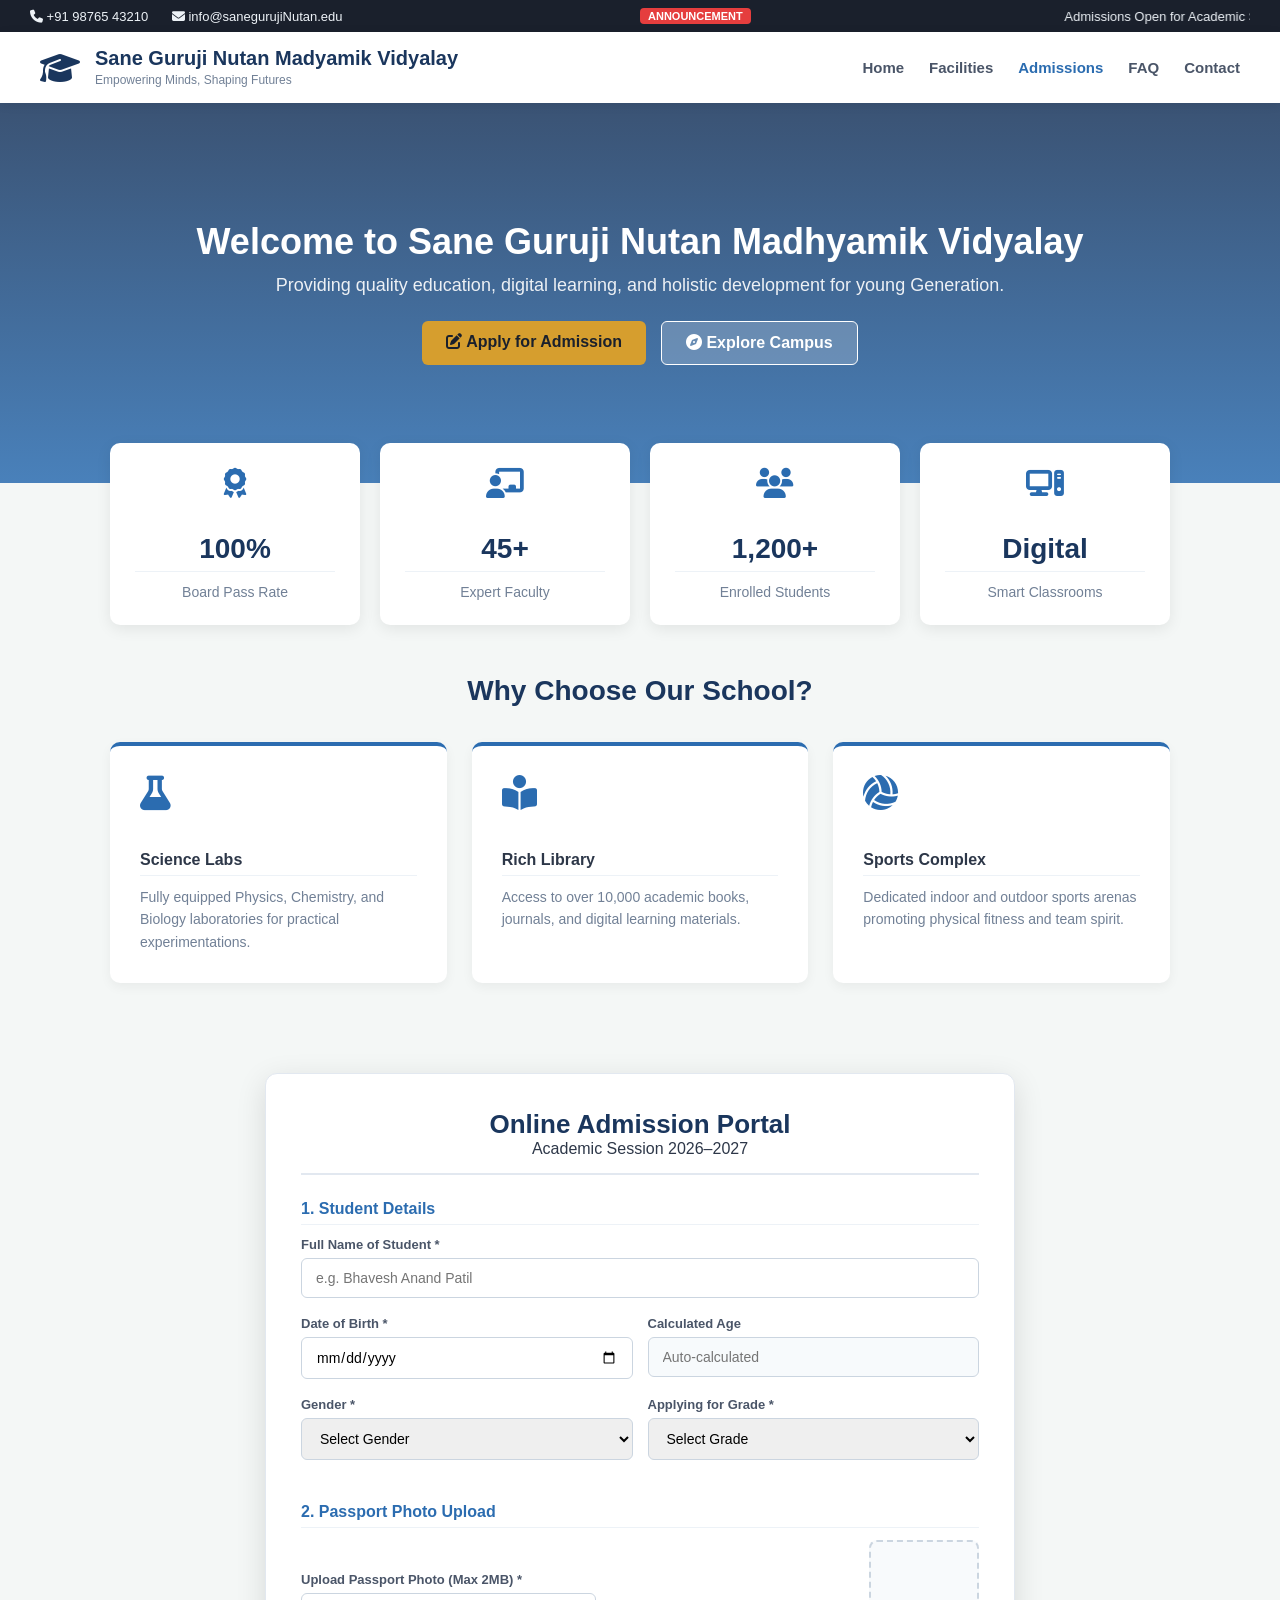
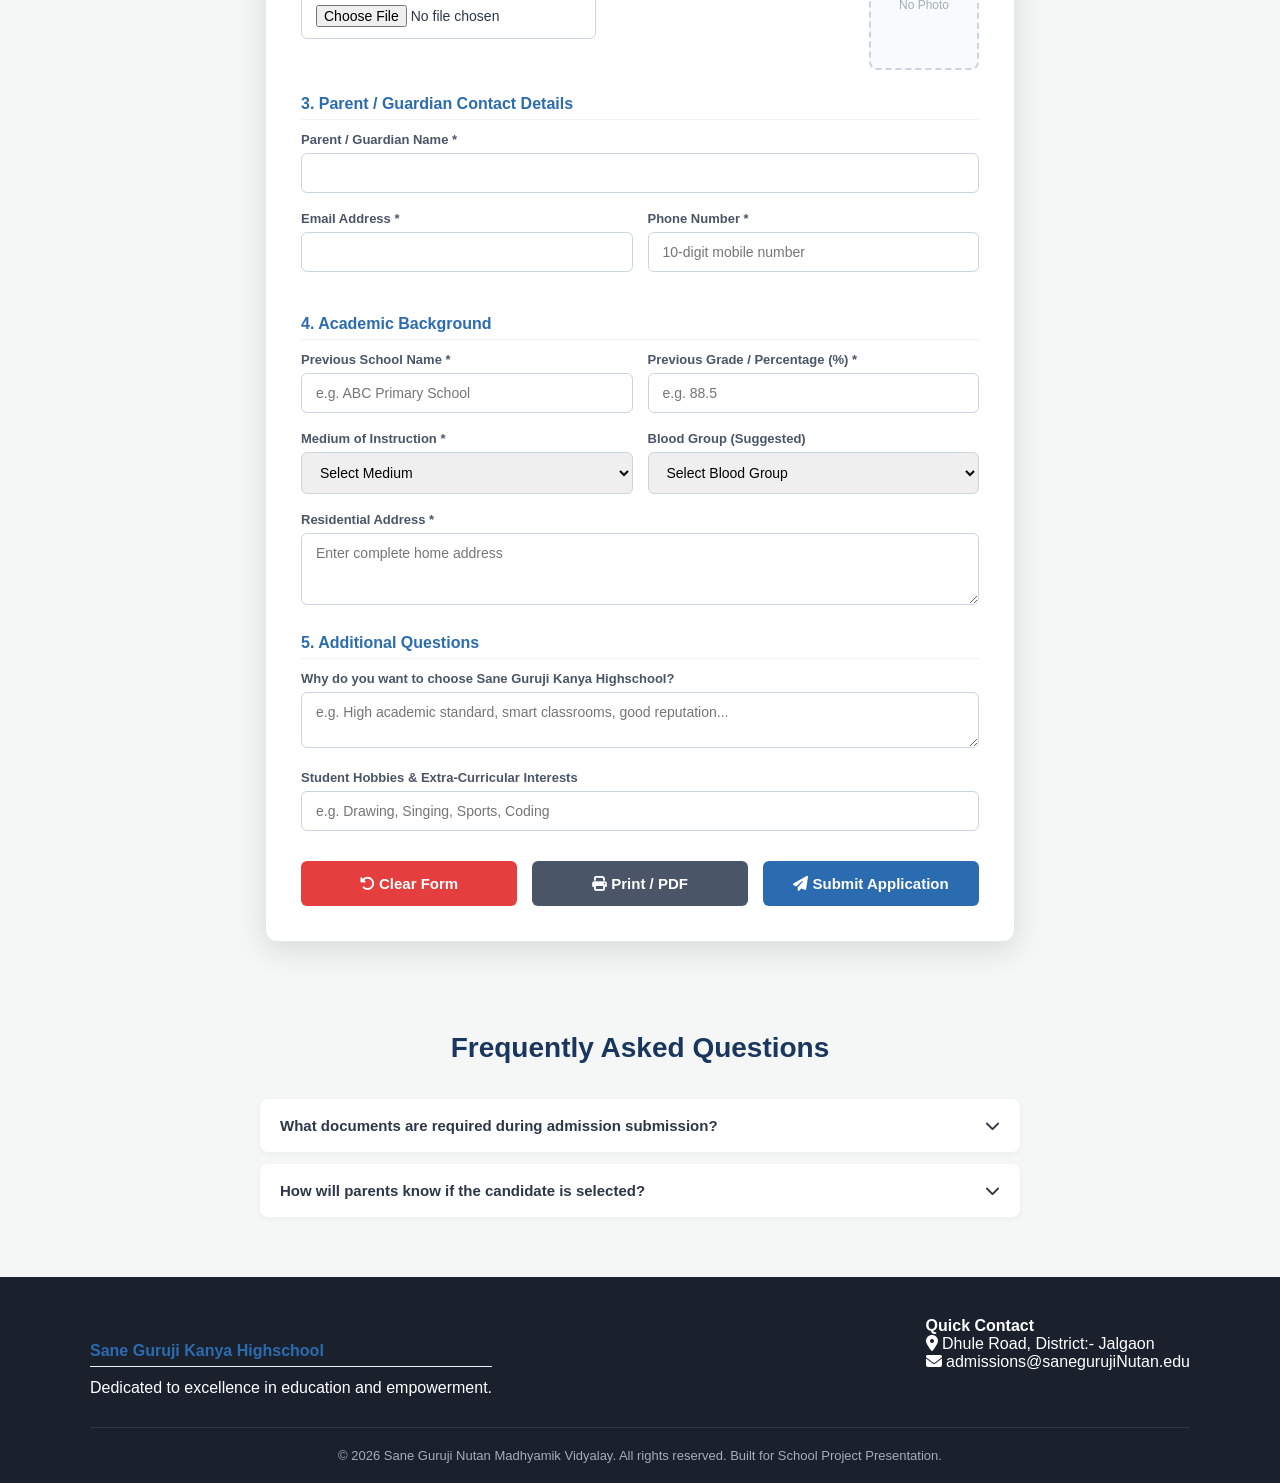
==== index.html @ 17d097e2 "Add files via upload" ====
<!DOCTYPE html>
<html lang="en">
<head>
    <meta charset="UTF-8">
    <meta name="description" content="official online admission form Portalfor sane guruji nutan madhyamik vidyalay, Amalner. Apply online for academic admission">
    <title>Sane Guruji Nutan Madhyamik Vidyalay Amalner | Official Portal</title>
    <link rel="stylesheet" href="style.css">
    <!-- Font Awesome Icons -->
    <link rel="stylesheet" href="https://cdnjs.cloudflare.com/ajax/libs/font-awesome/6.4.0/css/all.min.css">
</head>
<body>

    <!-- Top Announcement Bar -->
    <div class="top-bar">
        <div class="top-info">
            <span><i class="fa-solid fa-phone"></i> +91 98765 43210</span>
            <span><i class="fa-solid fa-envelope"></i> info@sanegurujiNutan.edu</span>
        </div>
        <div class="ticker">
            <span class="ticker-badge">ANNOUNCEMENT</span>
            <marquee behavior="scroll" direction="left">Admissions Open for Academic Session 2026–2027! Submit online or visit campus for counseling.</marquee>
        </div>
    </div>

    <!-- Navigation Header -->
    <header class="navbar">
        <div class="logo">
            <i class="fa-solid fa-graduation-cap logo-icon"></i>
            <div>
                <h2>Sane Guruji Nutan Madyamik Vidyalay</h2>
                <small>Empowering Minds, Shaping Futures</small>
            </div>
        </div>
        <nav>
            <ul class="nav-links">
                <li><a href="#home">Home</a></li>
                <li><a href="#facilities">Facilities</a></li>
                <li><a href="#admissions" class="active-link">Admissions</a></li>
                <li><a href="#faq">FAQ</a></li>
                <li><a href="#contact">Contact</a></li>
            </ul>
        </nav>
    </header>

    <!-- Hero Banner Section -->
    <section id="home" class="hero">
        <div class="hero-content">
            <h1>Welcome to Sane Guruji Nutan Madhyamik Vidyalay</h1>
            <p>Providing quality education, digital learning, and holistic development for young Generation.</p>
            <div class="hero-buttons">
                <a href="#admissions" class="btn btn-primary"><i class="fa-solid fa-pen-to-square"></i> Apply for Admission</a>
                <a href="#facilities" class="btn btn-secondary"><i class="fa-solid fa-compass"></i> Explore Campus</a>
            </div>
        </div>
    </section>

    <!-- Key Stats Section -->
    <section class="stats-section">
        <div class="stat-card">
            <i class="fa-solid fa-award"></i>
            <h3>100%</h3>
            <p>Board Pass Rate</p>
        </div>
        <div class="stat-card">
            <i class="fa-solid fa-chalkboard-user"></i>
            <h3>45+</h3>
            <p>Expert Faculty</p>
        </div>
        <div class="stat-card">
            <i class="fa-solid fa-users"></i>
            <h3>1,200+</h3>
            <p>Enrolled Students</p>
        </div>
        <div class="stat-card">
            <i class="fa-solid fa-computer"></i>
            <h3>Digital</h3>
            <p>Smart Classrooms</p>
        </div>
    </section>

    <!-- Facilities Section -->
    <section id="facilities" class="facilities-section">
        <h2 class="section-title">Why Choose Our School?</h2>
        <div class="facility-grid">
            <div class="facility-card">
                <i class="fa-solid fa-flask"></i>
                <h3>Science Labs</h3>
                <p>Fully equipped Physics, Chemistry, and Biology laboratories for practical experimentations.</p>
            </div>
            <div class="facility-card">
                <i class="fa-solid fa-book-open-reader"></i>
                <h3>Rich Library</h3>
                <p>Access to over 10,000 academic books, journals, and digital learning materials.</p>
            </div>
            <div class="facility-card">
                <i class="fa-solid fa-volleyball"></i>
                <h3>Sports Complex</h3>
                <p>Dedicated indoor and outdoor sports arenas promoting physical fitness and team spirit.</p>
            </div>
        </div>
    </section>

    <!-- Interactive Admission Form Portal -->
    <section id="admissions" class="admission-section">
        <div class="form-container" id="formContainer">
            <header class="school-header">
                <h2>Online Admission Portal</h2>
                <p>Academic Session 2026–2027</p>
            </header>

            <form id="admissionForm">
                <h3>1. Student Details</h3>
                
                <div class="input-group">
                    <label for="fullName">Full Name of Student *</label>
                    <input type="text" id="fullName" name="fullName" placeholder="e.g. Bhavesh Anand Patil" required>
                </div>

                <div class="input-row">
                    <div class="input-group">
                        <label for="dob">Date of Birth *</label>
                        <input type="date" id="dob" name="dob" required>
                    </div>
                    
                    <div class="input-group">
                        <label for="calculatedAge">Calculated Age</label>
                        <input type="text" id="calculatedAge" name="age" readonly placeholder="Auto-calculated">
                    </div>
                </div>

                <div class="input-row">
                     <div class="input-group">
                        <label for="gender">Gender *</label>
                        <select id="gender" name="gender" required>
                            <option value="">Select Gender</option>
                            <option value="Female">Female</option>
                            <option value="Male">Male</option>
                            <option value="Other">Other</option>
                        </select>
                    </div>
                    <div class="input-group">
                        <label for="grade">Applying for Grade *</label>
                        <select id="grade" name="grade" required>
                            <option value="">Select Grade</option>
                            <option value="Grade 8">Grade 8</option>
                            <option value="Grade 9">Grade 9</option>
                            <option value="Grade 10">Grade 10</option>
                        </select>
                    </div>
                </div>

                <h3>2. Passport Photo Upload</h3>
                <div class="input-group file-upload-section">
                    <div>
                        <label for="studentPhoto">Upload Passport Photo (Max 2MB) *</label>
                        <input type="file" id="studentPhoto" accept="image/*" required>
                        <input type="hidden" id="photoBase64" name="photoBase64">
                    </div>
                    <div class="preview-container">
                        <img id="photoPreview" alt="Photo Preview">
                        <span id="previewPlaceholder">No Photo</span>
                    </div>
                </div>

                <h3>3. Parent / Guardian Contact Details</h3>
                <div class="input-group">
                    <label for="parentName">Parent / Guardian Name *</label>
                    <input type="text" id="parentName" name="parentName" required>
                </div>

                <div class="input-row">
                    <div class="input-group">
                        <label for="email">Email Address *</label>
                        <input type="email" id="email" name="email" required>
                    </div>

                    <div class="input-group">
                        <label for="phone">Phone Number *</label>
                        <input type="tel" id="phone" name="phone" pattern="[0-9]{10}" placeholder="10-digit mobile number" required>
                    </div>
                </div>
<!-- 4. Academic History & Medium -->
<h3>4. Academic Background</h3>
<div class="input-row">
    <div class="input-group">
        <label for="prevSchool">Previous School Name *</label>
        <input type="text" id="prevSchool" name="prevSchool" placeholder="e.g. ABC Primary School" required>
    </div>
    <div class="input-group">
        <label for="prevPercentage">Previous Grade / Percentage (%) *</label>
        <input type="number" id="prevPercentage" name="prevPercentage" step="0.01" min="0" max="100" placeholder="e.g. 88.5" required>
    </div>
</div>

<div class="input-row">
    <div class="input-group">
        <label for="medium">Medium of Instruction *</label>
        <select id="medium" name="medium" required>
            <option value="">Select Medium</option>
            <option value="Marathi">Marathi</option>
            <option value="Semi-English">Semi-English</option>
            <option value="English">English</option>
        </select>
    </div>
    <div class="input-group">
        <label for="bloodGroup">Blood Group (Suggested)</label>
        <select id="bloodGroup" name="bloodGroup">
            <option value="Not Known">Select Blood Group</option>
            <option value="A+">A+</option>
            <option value="A-">A-</option>
            <option value="B+">B+</option>
            <option value="B-">B-</option>
            <option value="O+">O+</option>
            <option value="O-">O-</option>
            <option value="AB+">AB+</option>
            <option value="AB-">AB-</option>
        </select>
    </div>
</div>

<div class="input-group">
    <label for="studentAddress">Residential Address *</label>
    <textarea id="studentAddress" name="studentAddress" rows="3" placeholder="Enter complete home address" required></textarea>
</div>

<!-- 5. Feedback & Survey Questions -->
<h3>5. Additional Questions</h3>
<div class="input-group">
    <label for="whyChoose">Why do you want to choose Sane Guruji Kanya Highschool?</label>
    <textarea id="whyChoose" name="whyChoose" rows="2" placeholder="e.g. High academic standard, smart classrooms, good reputation..."></textarea>
</div>

<div class="input-group">
    <label for="hobbies">Student Hobbies & Extra-Curricular Interests</label>
    <input type="text" id="hobbies" name="hobbies" placeholder="e.g. Drawing, Singing, Sports, Coding">
</div>
                <div id="loader" class="hidden"><i class="fa-solid fa-spinner fa-spin"></i> Submitting your application to Google Sheets...</div>


<!-- End of form button group -->
            <div class="button-group">
                <button type="reset" class="clear-btn" id="clearBtn"><i class="fa-solid fa-rotate-left"></i> Clear Form</button>
                <button type="button" class="print-btn" onclick="window.print()"><i class="fa-solid fa-print"></i> Print / PDF</button>
                <button type="submit" class="submit-btn" id="submitBtn"><i class="fa-solid fa-paper-plane"></i> Submit Application</button>
            </div>

        </form> <!-- 👈 CRITICAL FIX: Close the form HERE before the success card -->

        <!-- Line 247: Upgraded Submission Confirmation Card -->
        <div id="successMessage" class="hidden success-card">
            <div class="success-header">
                <i class="fa-solid fa-circle-check success-icon"></i>
                <h2>Application Submitted Successfully!</h2>
                <p>Thank you for applying to Sane Guruji Nutan Madhyamik Vidyalay.</p>
            </div>

            <div class="receipt-box">
                <p><strong>Reference Number:</strong> <span id="appIdDisplay" class="highlight-id"></span></p>
                <p><strong>Status:</strong> <span class="badge-status">Under Review</span></p>
                <p><strong>Next Steps:</strong> Please bring original documents to the school office for verification.</p>
            </div>

            <div class="success-actions">
                <button onclick="window.print()" class="print-btn"><i class="fa-solid fa-print"></i> Print Receipt</button>
                <button onclick="resetFormView()" class="submit-btn"><i class="fa-solid fa-plus"></i> New Application</button>
            </div>
        </div> <!-- Line 265: Closes successMessage -->

    </div> <!-- Line 266: Closes formContainer -->
</section> <!-- Line 267: Closes admissions section -->
<!-- Upgraded Submission Confirmation Card -->
<d

    <!-- FAQ Accordion Section -->
    <section id="faq" class="faq-section">
        <h2 class="section-title">Frequently Asked Questions</h2>
        <div class="faq-container">
            <div class="faq-item">
                <button class="faq-question">What documents are required during admission submission? <i class="fa-solid fa-chevron-down"></i></button>
                <div class="faq-answer">
                    <p>You need a copy of the Birth Certificate, previous school Transfer Certificate (TC), recent mark sheet, and 2 passport-size photographs.</p>
                </div>
            </div>
            <div class="faq-item">
                <button class="faq-question">How will parents know if the candidate is selected? <i class="fa-solid fa-chevron-down"></i></button>
                <div class="faq-answer">
                    <p>After reviewing online form submissions, the school administration will contact parents directly via SMS and Email within 3 working days.</p>
                </div>
            </div>
        </div>
    </section>

    <!-- Footer -->
    <footer id="contact">
        <div class="footer-content">
            <div>
                <h3>Sane Guruji Kanya Highschool</h3>
                <p>Dedicated to excellence in education and empowerment.</p>
            </div>
            <div>
                <h4>Quick Contact</h4>
                <p><i class="fa-solid fa-location-dot"></i> Dhule Road, District:- Jalgaon</p>
                <p><i class="fa-solid fa-envelope"></i> admissions@sanegurujiNutan.edu</p>
            </div>
        </div>
        <div class="footer-bottom">
            <p>© 2026 Sane Guruji Nutan Madhyamik Vidyalay. All rights reserved. Built for School Project Presentation.</p>
        </div>
    </footer>

    <script src="script.js"></script>
</body>
</html>
---- style.css ----
* {
    box-sizing: border-box;
    margin: 0;
    padding: 0;
    font-family: 'Segoe UI', Tahoma, Geneva, Verdana, sans-serif;
    scroll-behavior: smooth;
}

body {
    background-color: #f4f7f6;
    color: #2d3748;
}

/* Top Announcement Bar */
.top-bar {
    background-color: #1a202c;
    color: #edf2f7;
    display: flex;
    justify-content: space-between;
    align-items: center;
    padding: 8px 30px;
    font-size: 13px;
}

.top-info span { margin-right: 20px; }

.ticker {
    display: flex;
    align-items: center;
    width: 50%;
}

.ticker-badge {
    background-color: #e53e3e;
    color: white;
    padding: 2px 8px;
    border-radius: 4px;
    font-weight: bold;
    font-size: 11px;
    margin-right: 10px;
    white-space: nowrap;
}

/* Navbar */
.navbar {
    background: #ffffff;
    display: flex;
    justify-content: space-between;
    align-items: center;
    padding: 15px 40px;
    box-shadow: 0 2px 10px rgba(0,0,0,0.08);
    position: sticky;
    top: 0;
    z-index: 1000;
}

.logo { display: flex; align-items: center; gap: 15px; }
.logo-icon { font-size: 32px; color: #1a365d; }
.logo h2 { font-size: 20px; color: #1a365d; }
.logo small { color: #718096; font-size: 12px; }

.nav-links { display: flex; list-style: none; gap: 25px; }
.nav-links a { text-decoration: none; color: #4a5568; font-weight: 600; font-size: 15px; transition: 0.2s; }
.nav-links a:hover, .active-link { color: #2b6cb0 !important; }

/* Hero Section */
.hero {
    background: linear-gradient(rgba(26, 54, 93, 0.85), rgba(43, 108, 176, 0.85)), url('https://images.unsplash.com/photo-1523050854058-8df90110c9f1?q=80&w=1200') center/cover;
    height: 380px;
    color: white;
    display: flex;
    align-items: center;
    justify-content: center;
    text-align: center;
    padding: 0 20px;
}

.hero-content h1 { font-size: 36px; margin-bottom: 12px; }
.hero-content p { font-size: 18px; margin-bottom: 25px; opacity: 0.9; }

.hero-buttons { display: flex; gap: 15px; justify-content: center; }
.btn { text-decoration: none; padding: 12px 24px; border-radius: 6px; font-weight: bold; transition: 0.3s; }
.btn-primary { background: #d69e2e; color: #1a202c; }
.btn-primary:hover { background: #b7791f; color: white; }
.btn-secondary { background: rgba(255, 255, 255, 0.2); color: white; border: 1px solid white; }
.btn-secondary:hover { background: white; color: #1a365d; }

/* Stats Counter */
.stats-section {
    display: grid;
    grid-template-columns: repeat(auto-fit, minmax(200px, 1fr));
    gap: 20px;
    max-width: 1100px;
    margin: -40px auto 40px auto;
    padding: 0 20px;
    position: relative;
    z-index: 10;
}

.stat-card {
    background: white;
    padding: 25px;
    border-radius: 10px;
    text-align: center;
    box-shadow: 0 4px 15px rgba(0,0,0,0.08);
}

.stat-card i { font-size: 30px; color: #2b6cb0; margin-bottom: 10px; }
.stat-card h3 { font-size: 28px; color: #1a365d; }
.stat-card p { color: #718096; font-size: 14px; }

/* Facilities */
.facilities-section { max-width: 1100px; margin: 50px auto; padding: 0 20px; }
.section-title { text-align: center; font-size: 28px; color: #1a365d; margin-bottom: 35px; }

.facility-grid { display: grid; grid-template-columns: repeat(auto-fit, minmax(280px, 1fr)); gap: 25px; }
.facility-card { background: white; padding: 30px; border-radius: 10px; border-top: 4px solid #2b6cb0; box-shadow: 0 4px 12px rgba(0,0,0,0.05); }
.facility-card i { font-size: 35px; color: #2b6cb0; margin-bottom: 15px; }
.facility-card h3 { margin-bottom: 10px; color: #2d3748; }
.facility-card p { color: #718096; font-size: 14px; line-height: 1.6; }

/* Admission Form Portal */
.admission-section { padding: 40px 20px; display: flex; justify-content: center; }

.form-container {
    background: #ffffff;
    max-width: 750px;
    width: 100%;
    padding: 35px;
    border-radius: 12px;
    box-shadow: 0 8px 30px rgba(0, 0, 0, 0.12);
    border: 1px solid #e2e8f0;
}

.school-header { text-align: center; border-bottom: 2px solid #e2e8f0; padding-bottom: 15px; margin-bottom: 25px; }
.school-header h2 { color: #1a365d; font-size: 26px; }

h3 { color: #2b6cb0; font-size: 16px; margin: 25px 0 12px 0; border-bottom: 1px solid #edf2f7; padding-bottom: 6px; }

.input-group { margin-bottom: 18px; }
.input-row { display: flex; gap: 15px; }
.input-row .input-group { flex: 1; }

label { display: block; font-size: 13px; font-weight: 600; color: #4a5568; margin-bottom: 6px; }
input, select { width: 100%; padding: 11px 14px; border: 1px solid #cbd5e0; border-radius: 6px; font-size: 14px; }
input[readonly] { background-color: #f7fafc; color: #718096; }

/* Photo Upload Frame */
.file-upload-section { display: flex; align-items: center; justify-content: space-between; gap: 20px; }
.preview-container {
    width: 110px;
    height: 130px;
    border: 2px dashed #cbd5e0;
    border-radius: 8px;
    display: flex;
    align-items: center;
    justify-content: center;
    overflow: hidden;
    background-color: #f8fafc;
    position: relative;
}
#photoPreview { width: 100%; height: 100%; object-fit: cover; display: none; }
#previewPlaceholder { font-size: 12px; color: #a0aec0; }

/* Buttons */
.button-group { display: flex; gap: 15px; margin-top: 30px; }
button { flex: 1; padding: 14px; font-size: 15px; font-weight: bold; border: none; border-radius: 6px; cursor: pointer; transition: 0.3s; }
.submit-btn { background-color: #2b6cb0; color: white; }
.submit-btn:hover { background-color: #1a365d; }
.print-btn { background-color: #4a5568; color: white; }
.print-btn:hover { background-color: #2d3748; }

.hidden { display: none !important; }
#loader { text-align: center; color: #2b6cb0; font-weight: bold; margin-top: 20px; }

#successMessage { text-align: center; padding: 30px; }
.success-icon { font-size: 50px; color: #38a169; margin-bottom: 15px; }
.app-id { margin: 15px 0; font-size: 16px; color: #2d3748; }

/* FAQ Accordion */
.faq-section { max-width: 800px; margin: 50px auto; padding: 0 20px; }
.faq-item { background: white; border-radius: 8px; margin-bottom: 12px; box-shadow: 0 2px 6px rgba(0,0,0,0.04); overflow: hidden; }
.faq-question { width: 100%; text-align: left; background: none; padding: 18px 20px; font-weight: 600; color: #2d3748; display: flex; justify-content: space-between; align-items: center; }
.faq-answer { padding: 0 20px 18px 20px; display: none; color: #718096; font-size: 14px; line-height: 1.6; }

/* Footer */
footer { background: #1a202c; color: white; padding: 40px 20px 20px 20px; margin-top: 60px; }
.footer-content { max-width: 1100px; margin: 0 auto; display: flex; justify-content: space-between; gap: 40px; flex-wrap: wrap; padding-bottom: 30px; border-bottom: 1px solid #2d3748; }
.footer-bottom { text-align: center; padding-top: 20px; font-size: 13px; color: #a0aec0; }

/* Print Rules */
@media print {
    .top-bar, .navbar, .hero, .stats-section, .facilities-section, .faq-section, footer, .button-group, #loader, input[type="file"] { display: none !important; }
    body { background: white; }
    .form-container { box-shadow: none; border: none; padding: 0; max-width: 100%; }
}/* Textarea & Clear Button Styling */
textarea {
    width: 100%;
    padding: 11px 14px;
    border: 1px solid #cbd5e0;
    border-radius: 6px;
    font-size: 14px;
    resize: vertical;
}

.clear-btn {
    background-color: #e53e3e;
    color: white;
}
.clear-btn:hover {
    background-color: #c53030;
}

/* Enhanced Success Card */
.success-card {
    background: #f0fff4;
    border: 2px solid #38a169;
    border-radius: 12px;
    padding: 30px;
    text-align: center;
}

.receipt-box {
    background: #ffffff;
    border: 1px dashed #cbd5e0;
    border-radius: 8px;
    padding: 20px;
    margin: 20px 0;
    text-align: left;
}

.highlight-id {
    color: #2b6cb0;
    font-size: 18px;
}

.badge-status {
    background-color: #feebc8;
    color: #c05621;
    padding: 3px 10px;
    border-radius: 12px;
    font-size: 12px;
    font-weight: bold;
}

.success-actions {
    display: flex;
    gap: 15px;
    margin-top: 20px;
}
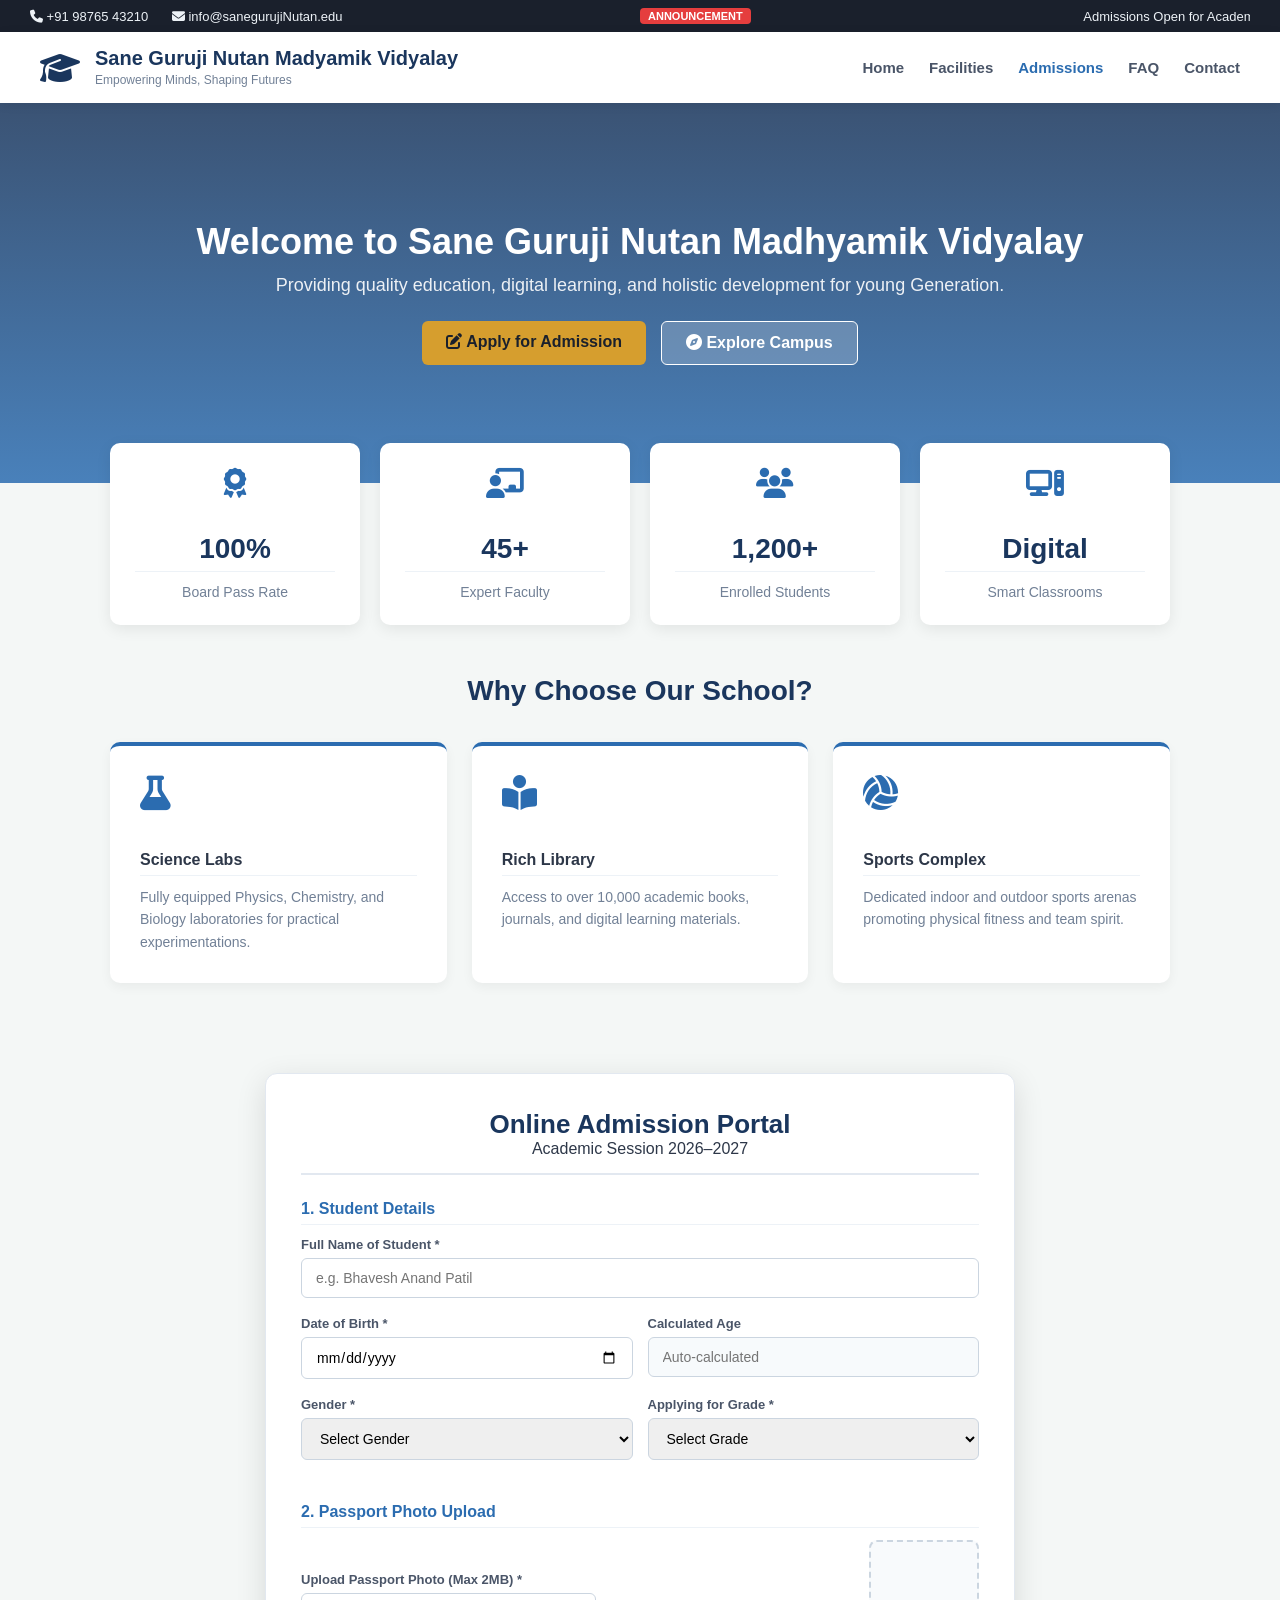
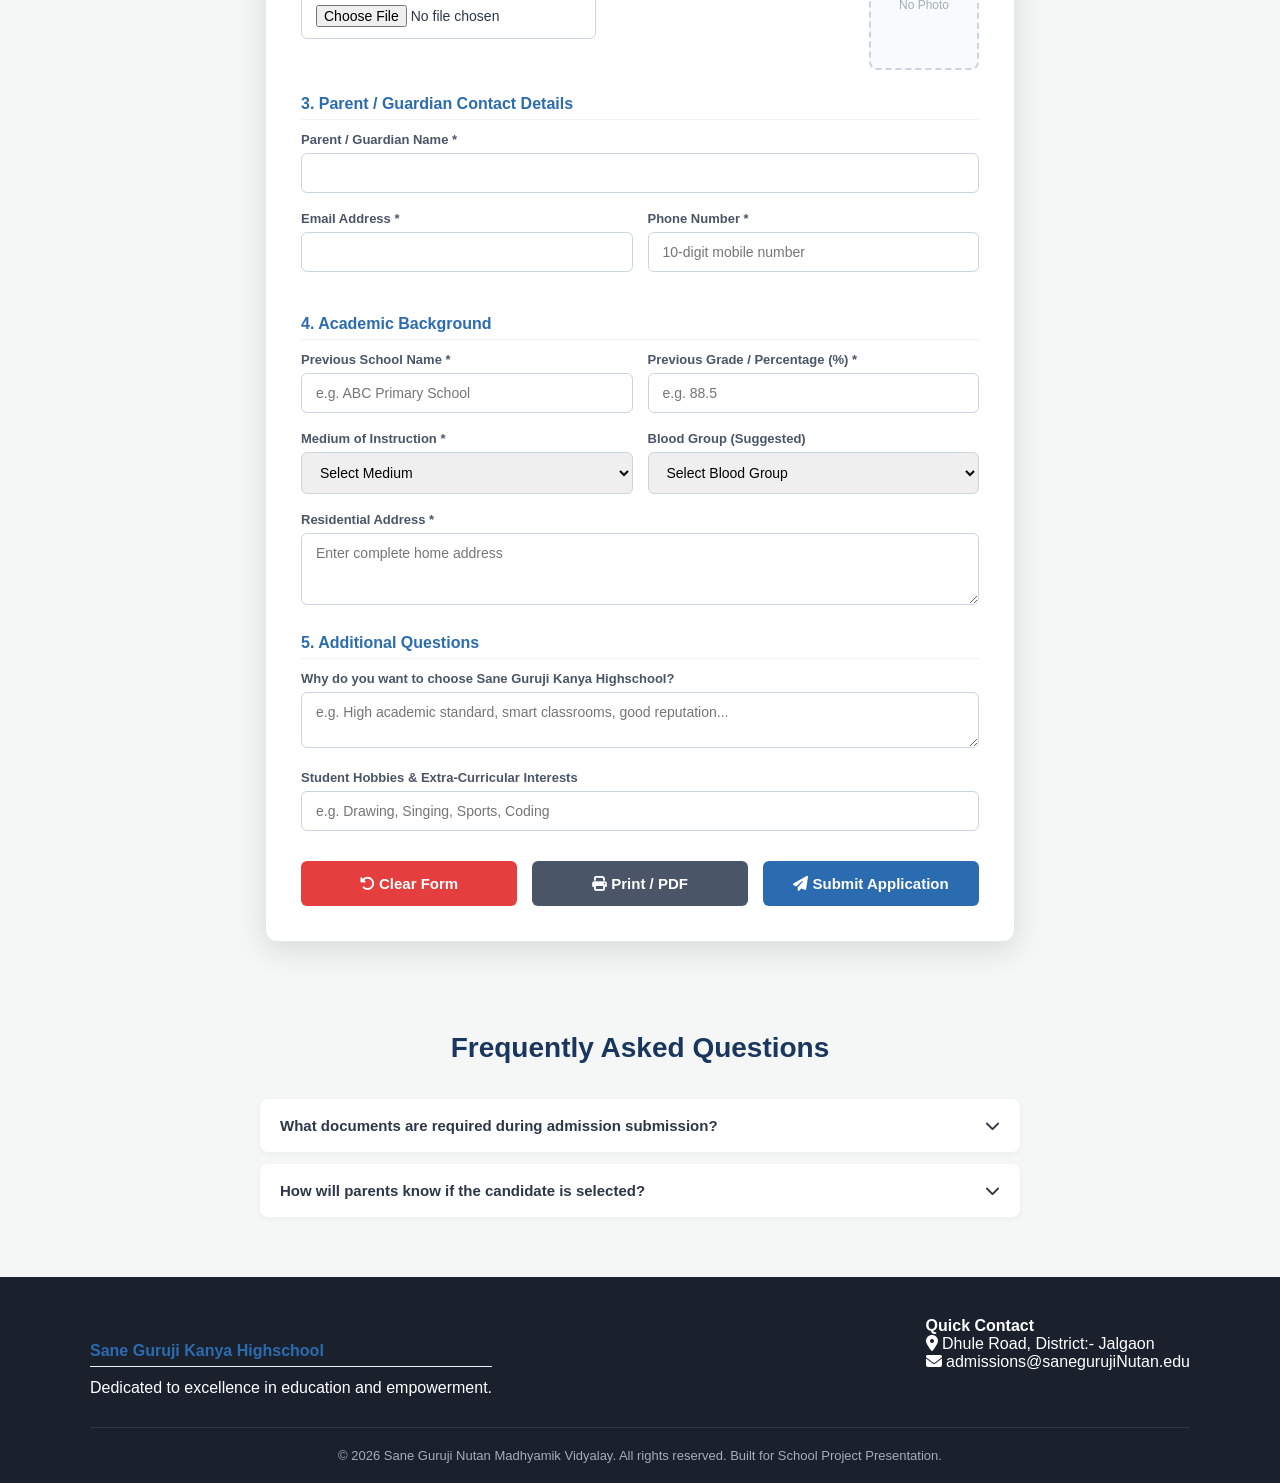
==== commit 80671be3: "Update index.html" ====
--- a/index.html
+++ b/index.html
@@ -2,7 +2,7 @@
 <html lang="en">
 <head>
     <meta charset="UTF-8">
-    <meta name="description" content="official online admission form Portalfor sane guruji nutan madhyamik vidyalay, Amalner. Apply online for academic admission">
+   <meta name="google-site-verification" content="-11EOL_EZUsiBx2OwKWKr70ZM3AI9AGqqSnEivEmLeU" />
     <title>Sane Guruji Nutan Madhyamik Vidyalay Amalner | Official Portal</title>
     <link rel="stylesheet" href="style.css">
     <!-- Font Awesome Icons -->
@@ -310,4 +310,4 @@
 
     <script src="script.js"></script>
 </body>
-</html>+</html>
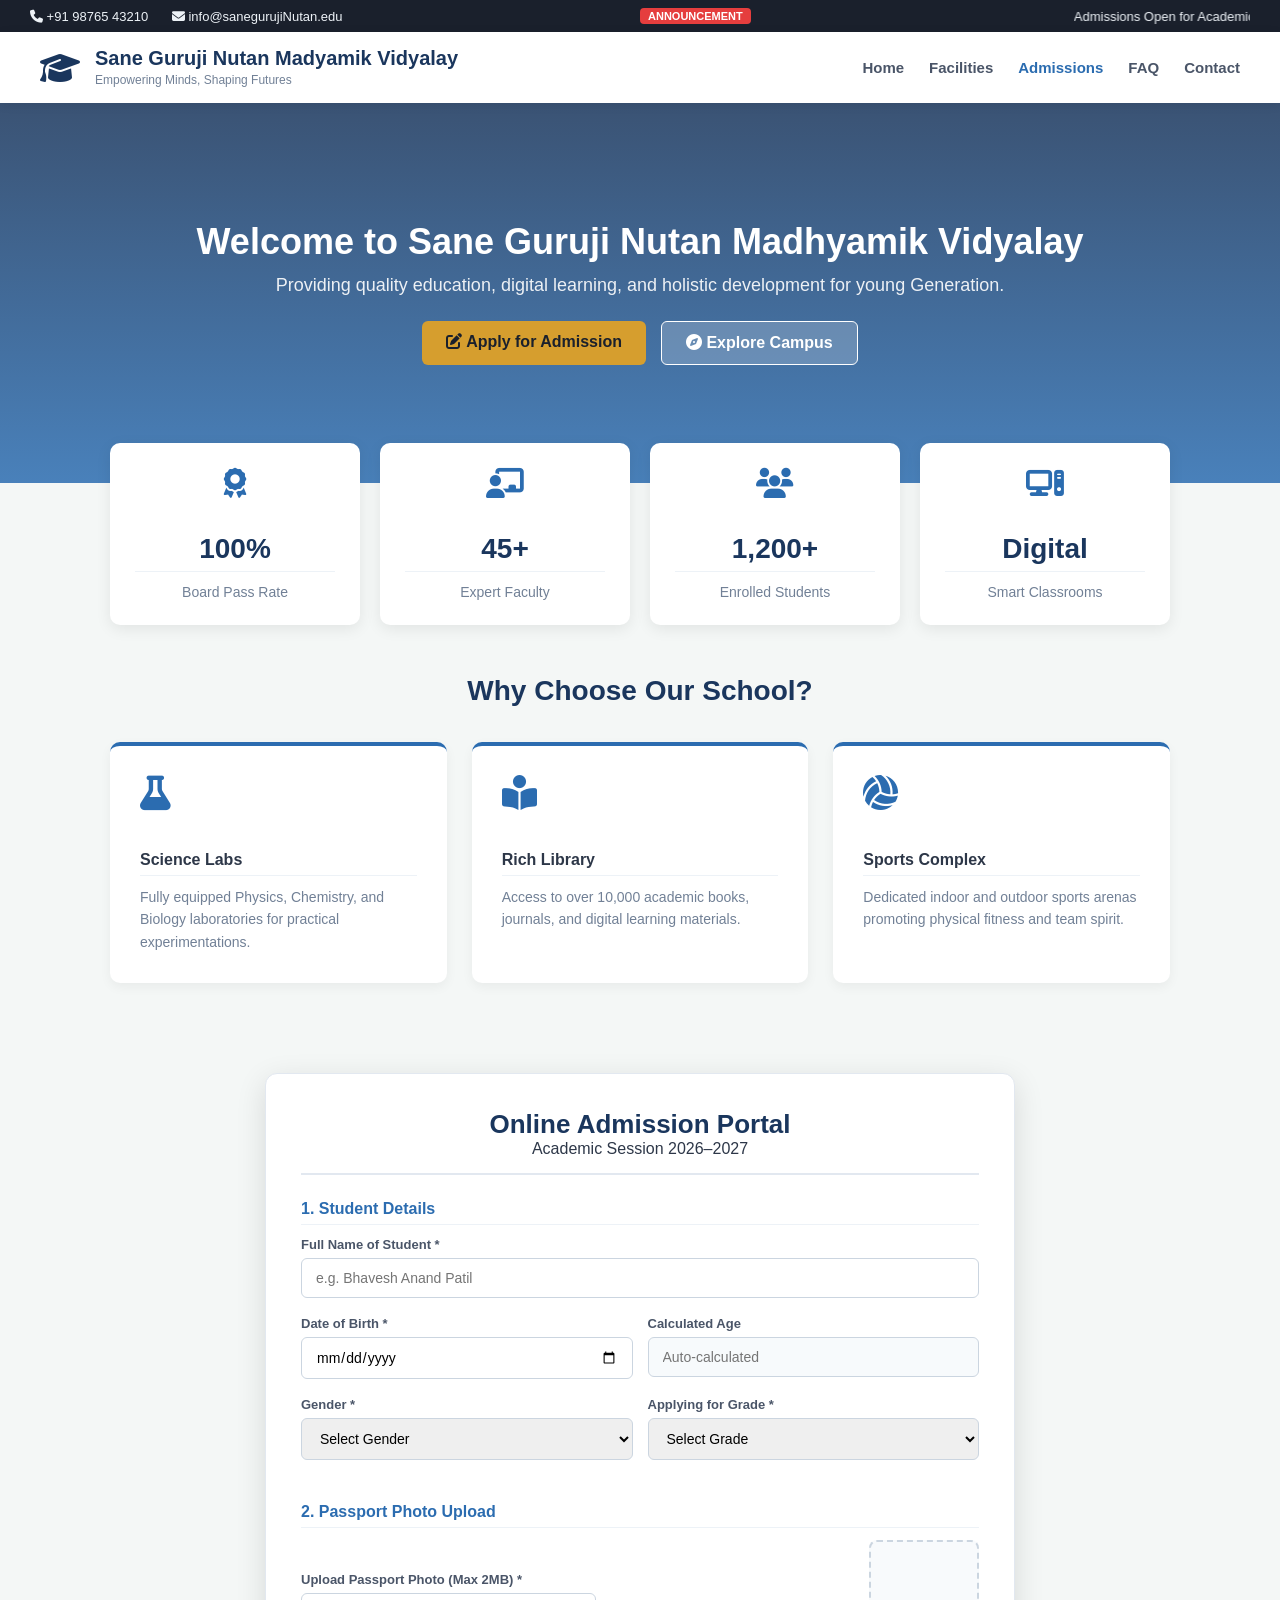
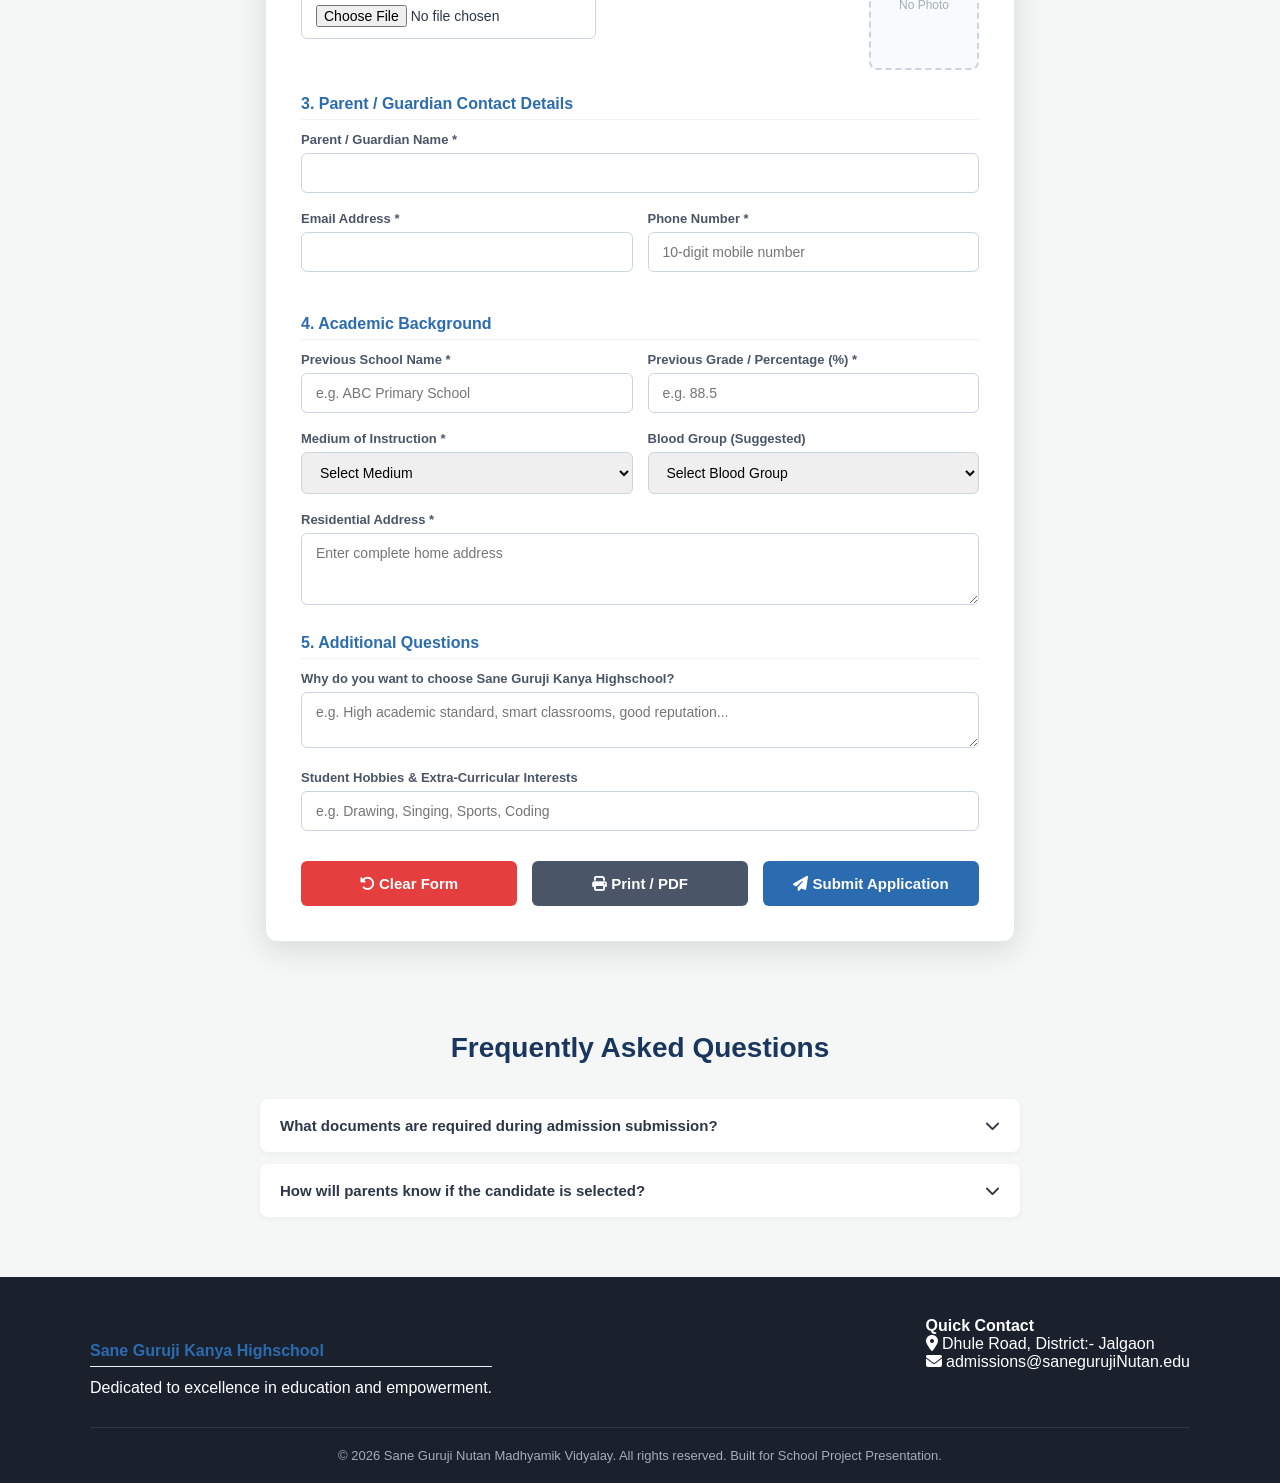
==== commit 3499d5a1: "Restore index.html to original state Restored the original content of index.html after accidental de" ====
--- a/index.html
+++ b/index.html
@@ -2,7 +2,7 @@
 <html lang="en">
 <head>
     <meta charset="UTF-8">
-   <meta name="google-site-verification" content="-11EOL_EZUsiBx2OwKWKr70ZM3AI9AGqqSnEivEmLeU" />
+    <meta name="google-site-verification" content="-11EOL_EZUsiBx2OwKWKr70ZM3AI9AGqqSnEivEmLeU" />
     <title>Sane Guruji Nutan Madhyamik Vidyalay Amalner | Official Portal</title>
     <link rel="stylesheet" href="style.css">
     <!-- Font Awesome Icons -->
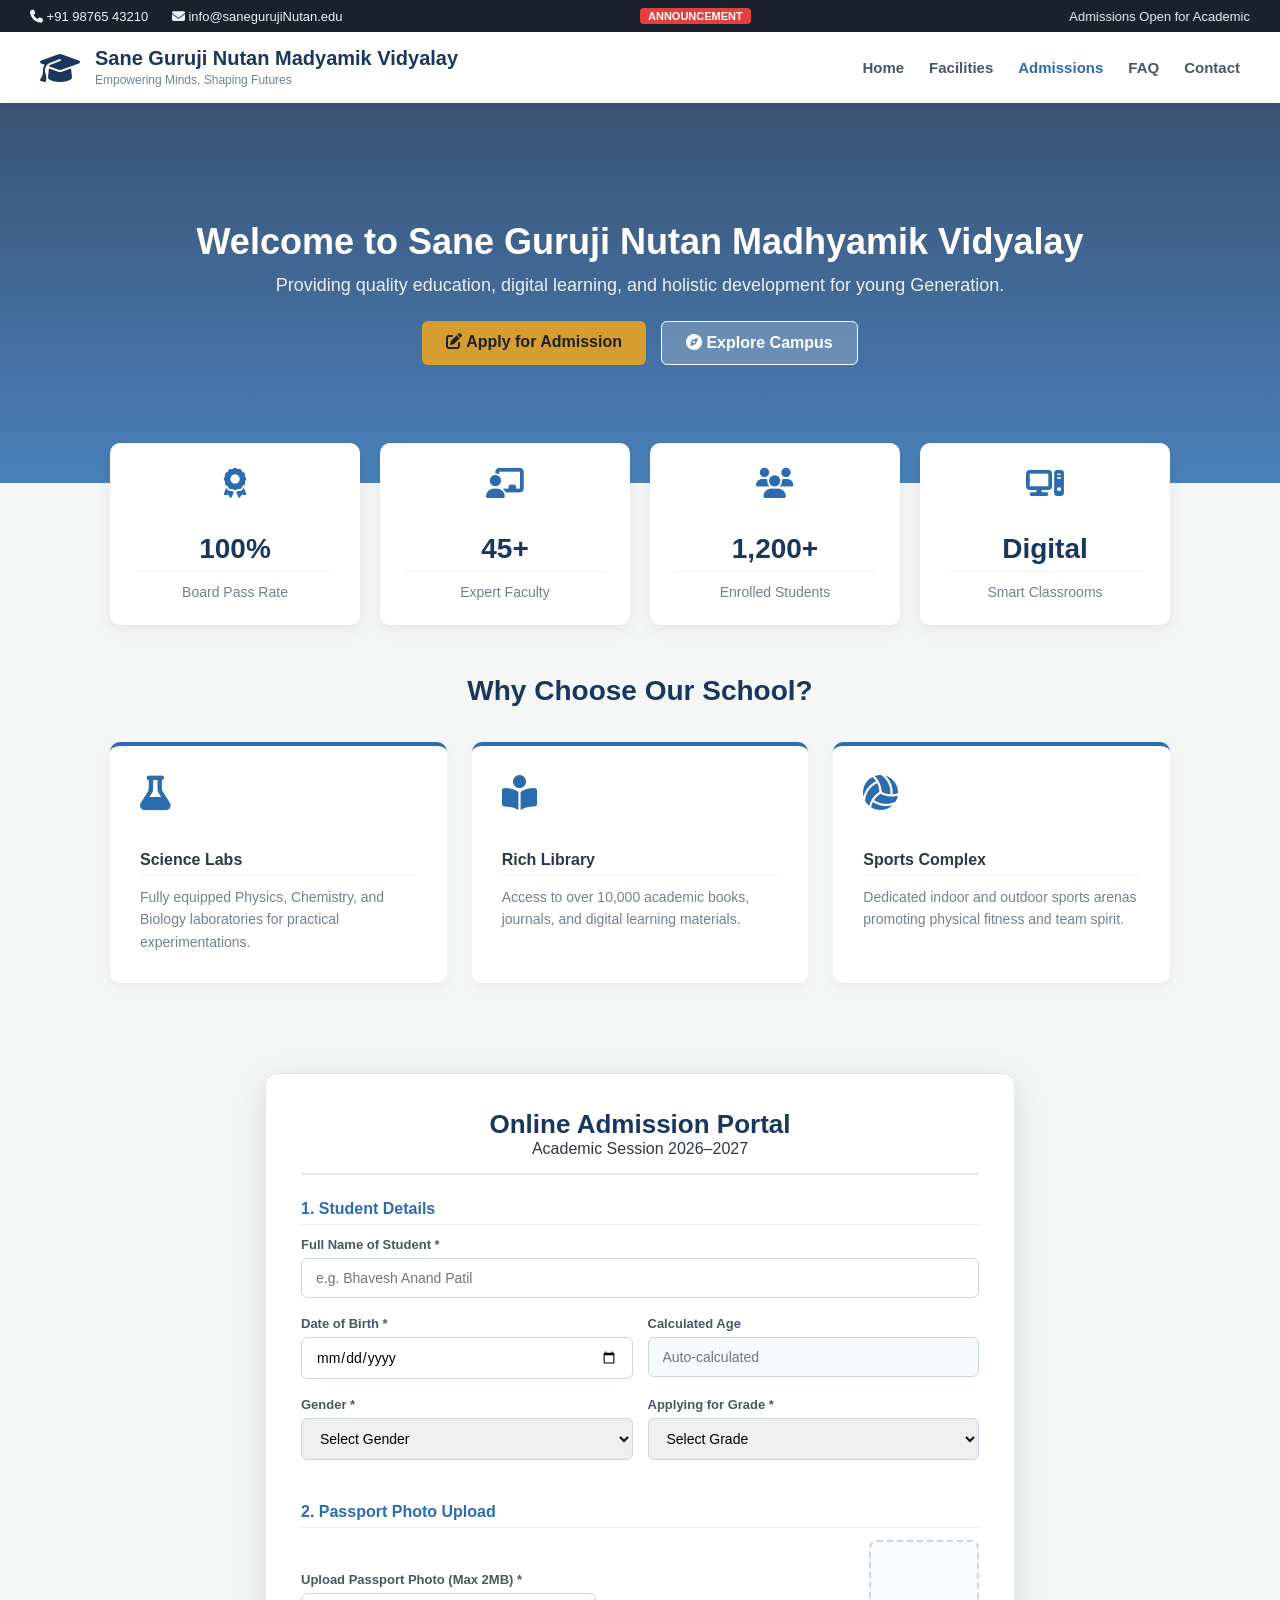
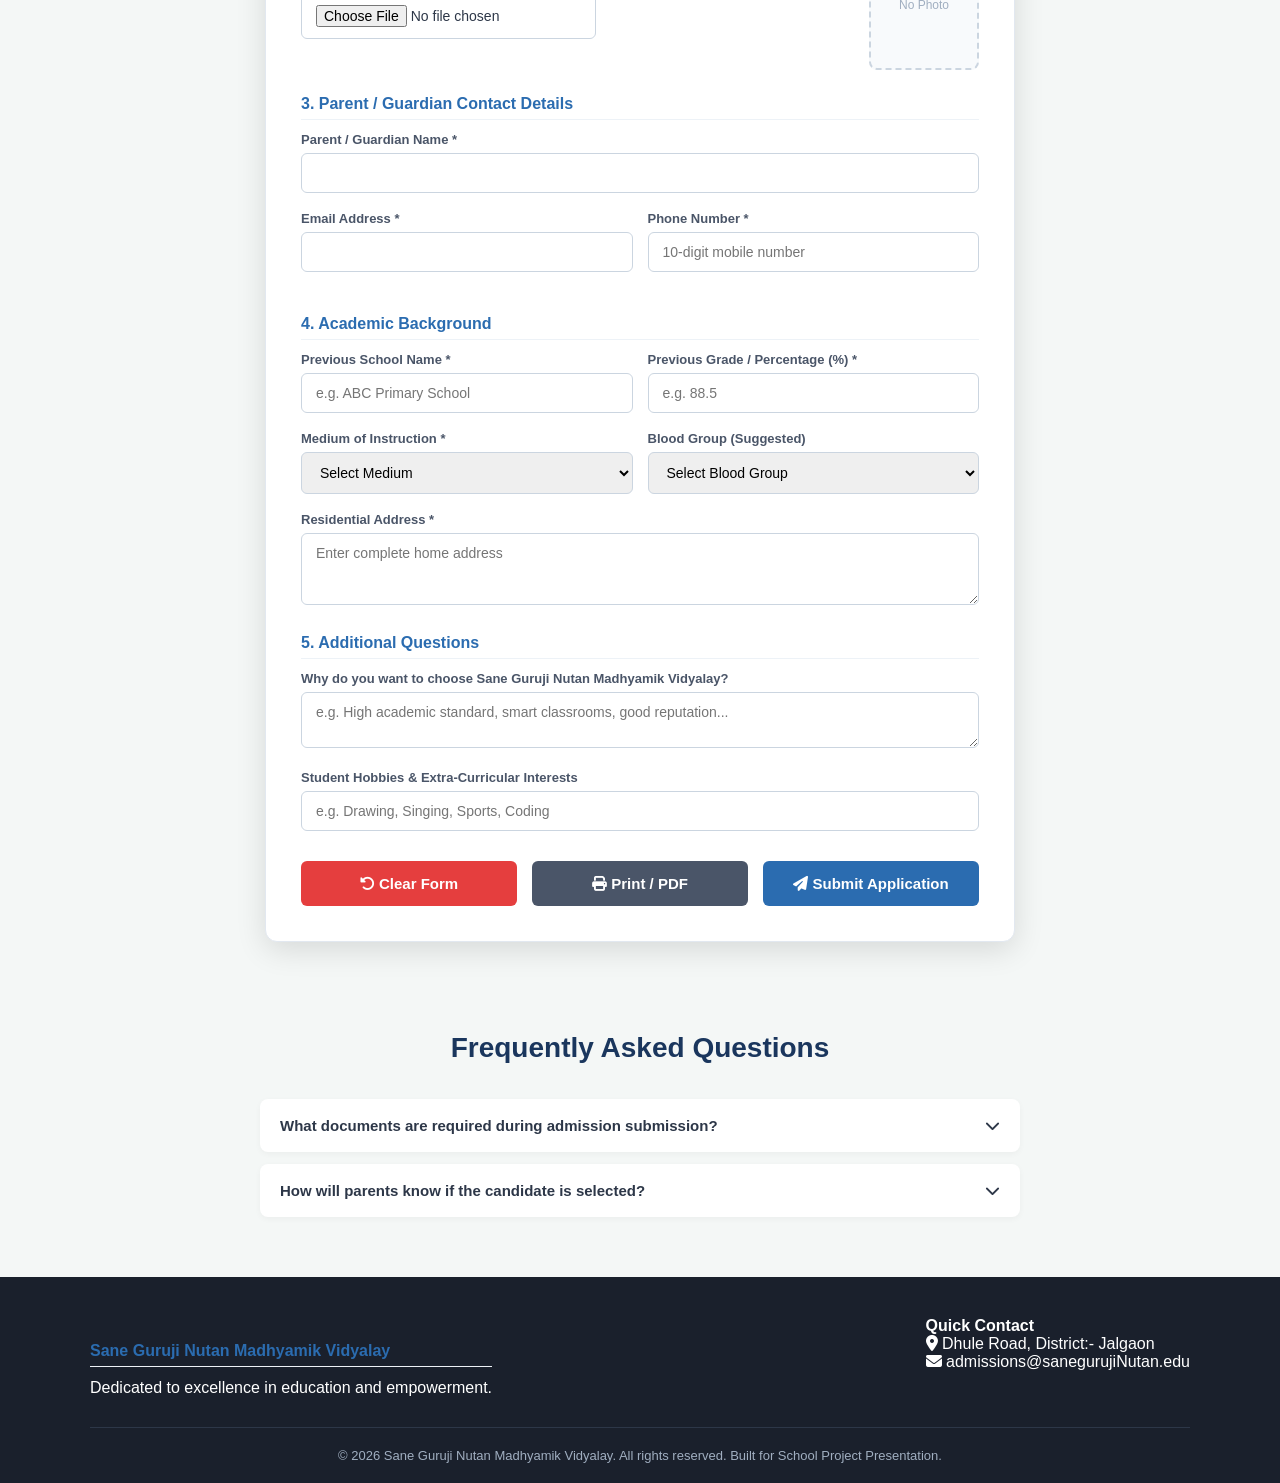
==== commit 7888c067: "Fix HTML encoding issues in index.html" ====
--- a/index.html
+++ b/index.html
@@ -226,7 +226,7 @@
 <!-- 5. Feedback & Survey Questions -->
 <h3>5. Additional Questions</h3>
 <div class="input-group">
-    <label for="whyChoose">Why do you want to choose Sane Guruji Kanya Highschool?</label>
+    <label for="whyChoose">Why do you want to choose Sane Guruji Nutan Madhyamik Vidyalay?</label>
     <textarea id="whyChoose" name="whyChoose" rows="2" placeholder="e.g. High academic standard, smart classrooms, good reputation..."></textarea>
 </div>
 
@@ -294,7 +294,7 @@
     <footer id="contact">
         <div class="footer-content">
             <div>
-                <h3>Sane Guruji Kanya Highschool</h3>
+                <h3>Sane Guruji Nutan Madhyamik Vidyalay</h3>
                 <p>Dedicated to excellence in education and empowerment.</p>
             </div>
             <div>
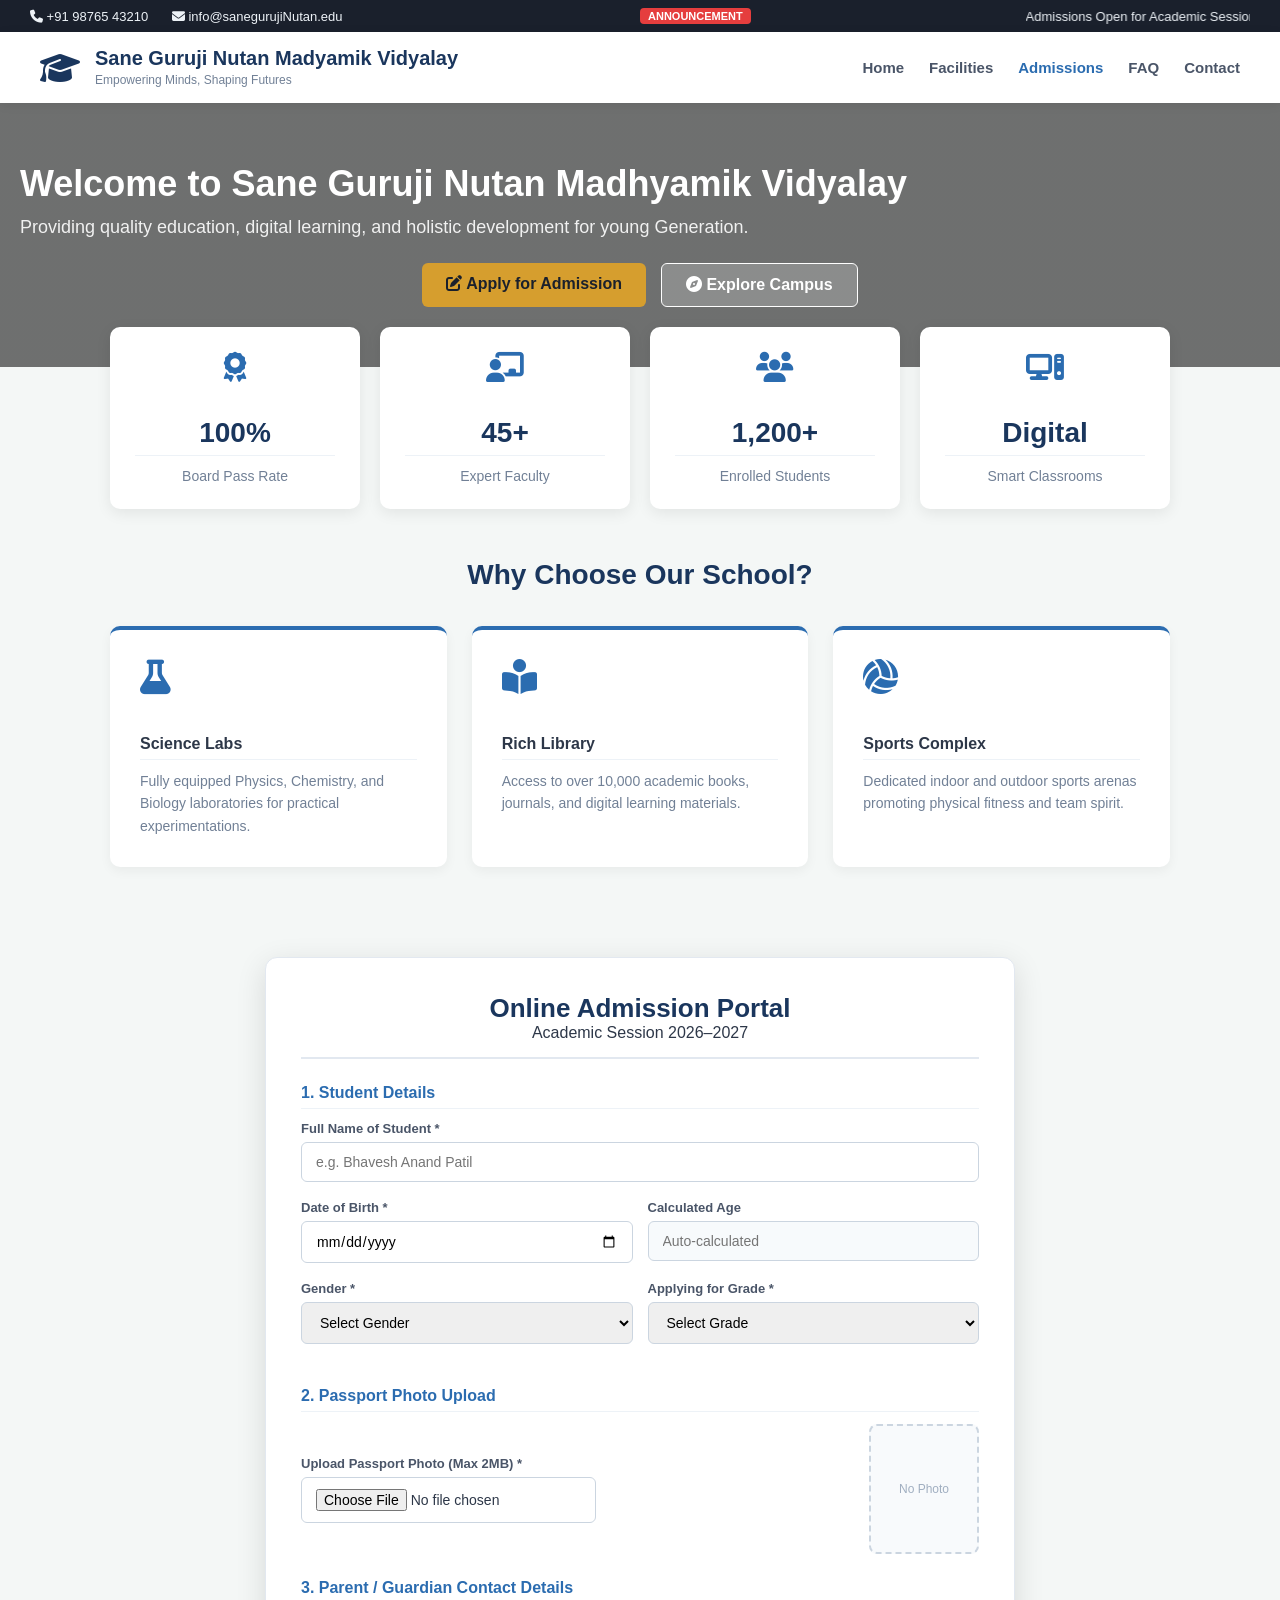
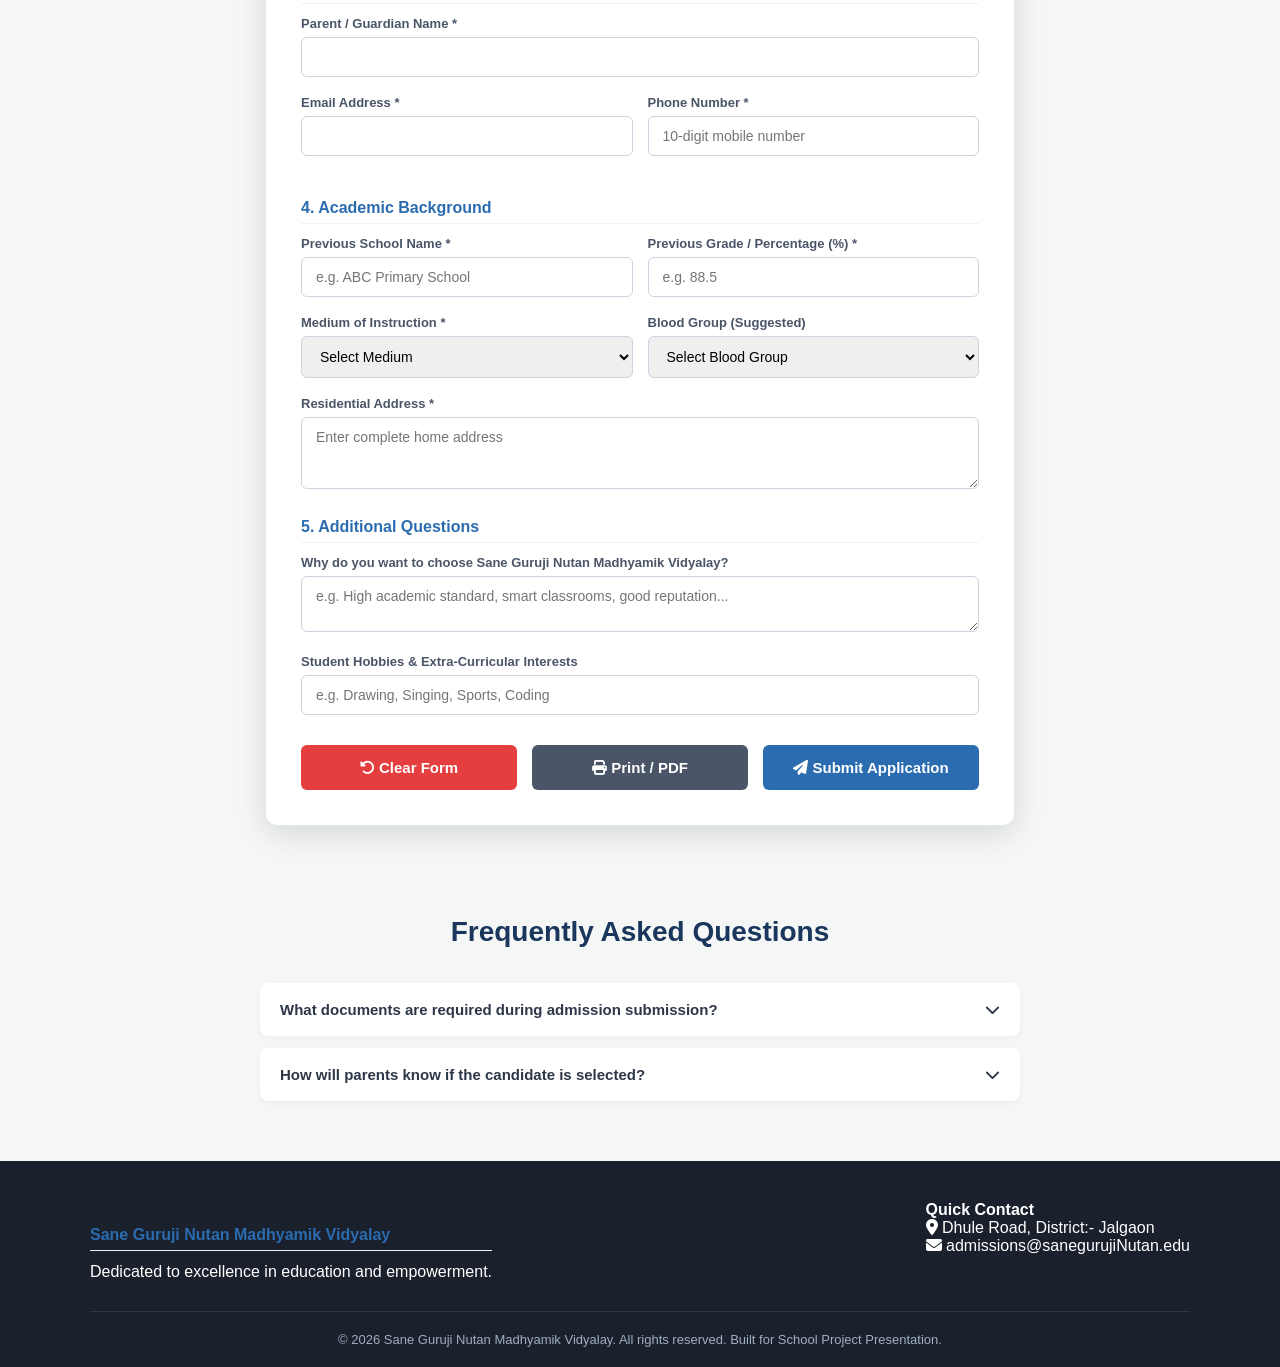
==== commit c5c3e012: "Update index.html" ====
--- a/index.html
+++ b/index.html
@@ -244,9 +244,9 @@
                 <button type="submit" class="submit-btn" id="submitBtn"><i class="fa-solid fa-paper-plane"></i> Submit Application</button>
             </div>
 
-        </form> <!-- 👈 CRITICAL FIX: Close the form HERE before the success card -->
-
-        <!-- Line 247: Upgraded Submission Confirmation Card -->
+    </form> 
+
+        <!-- Upgraded Submission Confirmation Card -->
         <div id="successMessage" class="hidden success-card">
             <div class="success-header">
                 <i class="fa-solid fa-circle-check success-icon"></i>
@@ -264,12 +264,10 @@
                 <button onclick="window.print()" class="print-btn"><i class="fa-solid fa-print"></i> Print Receipt</button>
                 <button onclick="resetFormView()" class="submit-btn"><i class="fa-solid fa-plus"></i> New Application</button>
             </div>
-        </div> <!-- Line 265: Closes successMessage -->
-
-    </div> <!-- Line 266: Closes formContainer -->
-</section> <!-- Line 267: Closes admissions section -->
-<!-- Upgraded Submission Confirmation Card -->
-<d
+        </div> 
+
+    </div> 
+</section>
 
     <!-- FAQ Accordion Section -->
     <section id="faq" class="faq-section">
--- a/style.css
+++ b/style.css
@@ -63,16 +63,13 @@
 .nav-links a { text-decoration: none; color: #4a5568; font-weight: 600; font-size: 15px; transition: 0.2s; }
 .nav-links a:hover, .active-link { color: #2b6cb0 !important; }
 
-/* Hero Section */
-.hero {
-    background: linear-gradient(rgba(26, 54, 93, 0.85), rgba(43, 108, 176, 0.85)), url('https://images.unsplash.com/photo-1523050854058-8df90110c9f1?q=80&w=1200') center/cover;
-    height: 380px;
-    color: white;
-    display: flex;
-    align-items: center;
-    justify-content: center;
-    text-align: center;
-    padding: 0 20px;
+.hero-content {
+    background: linear-gradient(rgba(0, 0, 0, 0.55), rgba(0, 0, 0, 0.55)), url('Nutan.jpg');
+    background-size: cover;
+    background-position: center;
+    background-repeat: no-repeat;
+    color: white; /* Keeps text white over the photo */
+    padding: 60px 20px;
 }
 
 .hero-content h1 { font-size: 36px; margin-bottom: 12px; }
@@ -247,4 +244,4 @@
     display: flex;
     gap: 15px;
     margin-top: 20px;
-}+}
